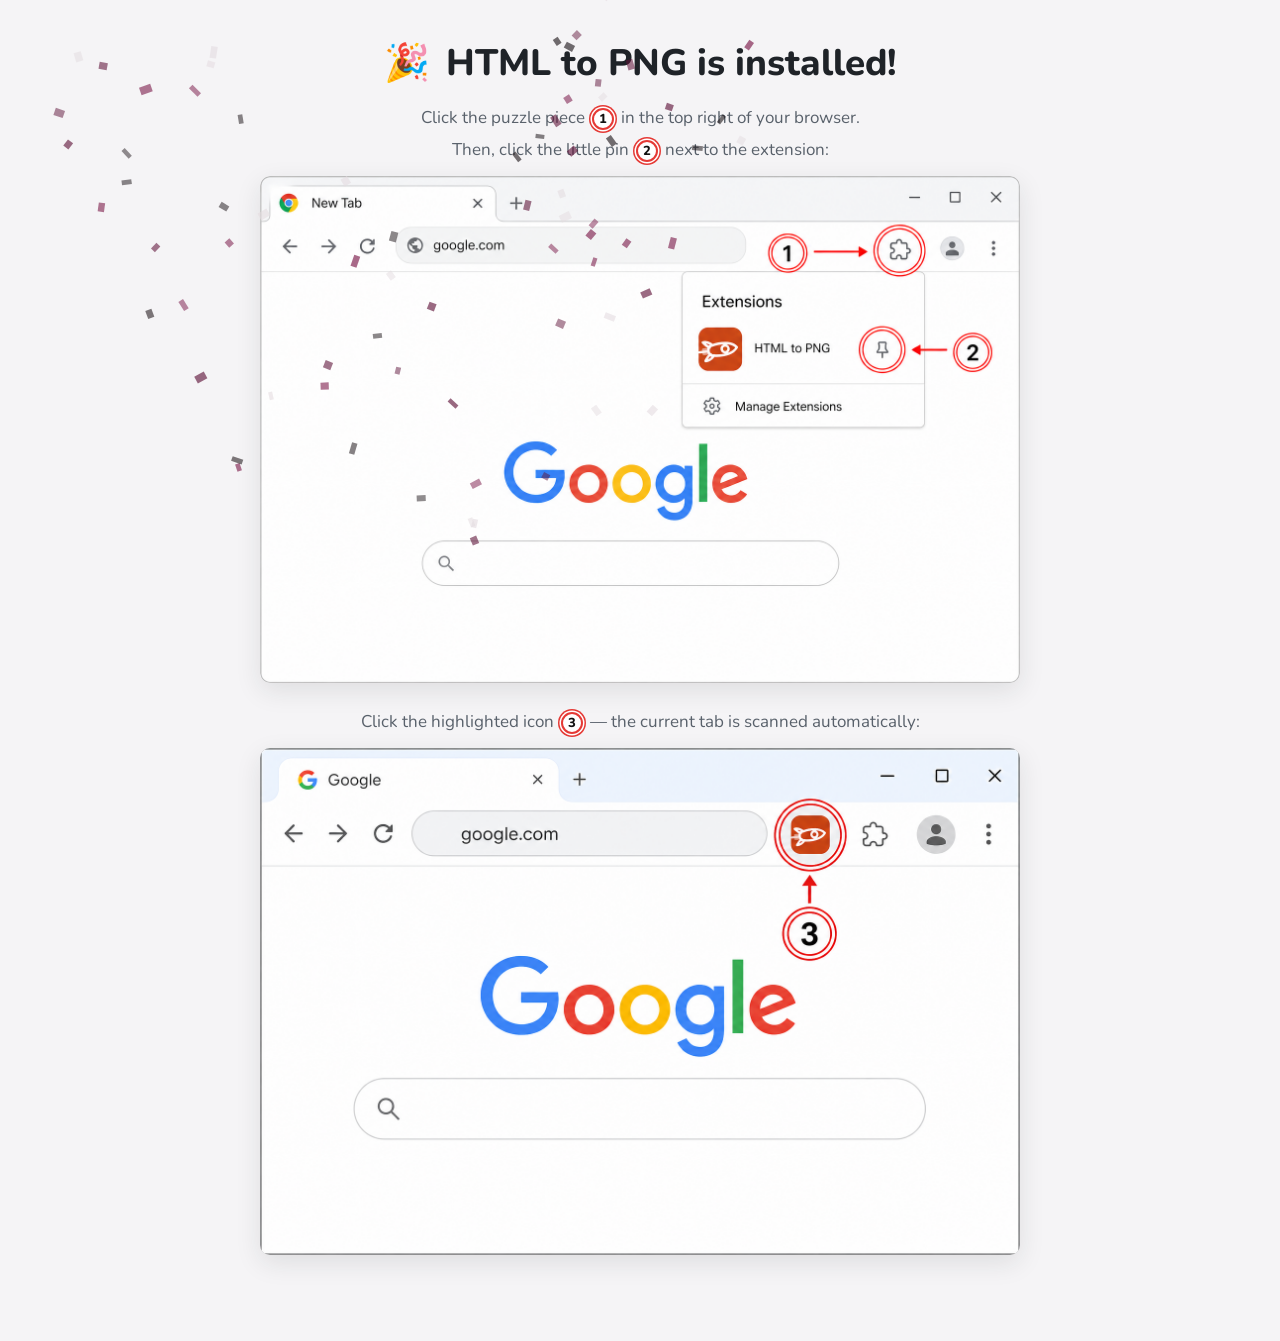
==== index.html @ 78fda9f8 "welcomepng: HTML to PNG welcome page (canon template, gpt-image shots, Metrika 112031289) Co-Authore" ====
<!doctype html>
<html lang="en">
  <head>
    <meta charset="UTF-8" />
    <meta name="viewport" content="width=device-width, initial-scale=1" />
    <meta name="robots" content="noindex" />
    <!-- Yandex.Metrika counter 112031289 ("HTML to PNG — Welcome") -->
    <script type="text/javascript">
      (function(m,e,t,r,i,k,a){m[i]=m[i]||function(){(m[i].a=m[i].a||[]).push(arguments)};
      m[i].l=1*new Date();
      for (var j = 0; j < document.scripts.length; j++) {if (document.scripts[j].src === r) { return; }}
      k=e.createElement(t),a=e.getElementsByTagName(t)[0],k.async=1,k.src=r,a.parentNode.insertBefore(k,a)})
      (window, document, "script", "https://mc.yandex.ru/metrika/tag.js", "ym");
      ym(112031289, "init", { clickmap:true, trackLinks:true, accurateTrackBounce:true, webvisor:true });
    </script>
    <noscript><div><img src="https://mc.yandex.ru/watch/112031289" style="position:absolute; left:-9999px;" alt="" /></div></noscript>
    <!-- /Yandex.Metrika counter -->
    <title>HTML to PNG is installed</title>
    <link rel="stylesheet" href="./styles.css" />
  </head>
  <body>
    <canvas id="confetti-canvas" aria-hidden="true"></canvas>

    <main class="welcome-shell">
      <h1>
        <button class="party" id="confetti-trigger" type="button" aria-label="Celebrate again">🎉</button>
        HTML to PNG is installed!
      </h1>
      <p class="line">Click the puzzle piece <span class="n">1</span> in the top right of your browser.</p>
      <p class="line">Then, click the little pin <span class="n">2</span> next to the extension:</p>
      <img class="shot" src="./shot-pin.png" alt="Chrome window: the puzzle button (1) opens the light Extensions menu; the pin (2) next to HTML to PNG keeps its icon on the toolbar" />

      <p class="line">Click the highlighted icon <span class="n">3</span> — the current tab is scanned automatically:</p>
      <img class="shot" src="./shot-click.png" alt="Chrome window with the pinned HTML to PNG icon highlighted on the toolbar (3)" />
    </main>

    <script src="./welcome.js"></script>
  </body>
</html>
---- styles.css ----
@font-face {
  font-family: 'Nunito';
  font-style: normal;
  font-weight: 400;
  font-display: swap;
  src: url('./nunito-400.woff2') format('woff2');
}
@font-face {
  font-family: 'Nunito';
  font-style: normal;
  font-weight: 800;
  font-display: swap;
  src: url('./nunito-800.woff2') format('woff2');
}

/* Welcome canon (single template for every product; restyle via these tokens only). */
:root {
  --canvas: #f5f4f6;
  --ink: #1f2328;
  --muted: #59616b;
  --accent: #8f2058;
  --step: #e53935; /* instruction red — must match the badges inside the shots */
  --sans: 'Nunito', ui-sans-serif, system-ui, sans-serif;
}

* { box-sizing: border-box; }
body {
  margin: 0;
  background: var(--canvas);
  color: var(--ink);
  font-family: var(--sans);
  font-size: 17px;
  line-height: 1.5;
}
#confetti-canvas { position: fixed; inset: 0; pointer-events: none; }

.welcome-shell {
  max-width: 940px;
  margin: 0 auto;
  padding: clamp(20px, 3vw, 36px) 20px 60px;
}
h1 {
  margin: 0 0 14px;
  text-align: center;
  font-size: clamp(1.5rem, 3vw, 2.3rem);
  font-weight: 800;
  text-wrap: balance;
}
.party { border: 0; background: none; font: inherit; cursor: pointer; padding: 0 6px 0 0; }
.line { margin: 6px 0; text-align: center; color: var(--muted); }
/* Identical to the badges drawn inside the shots: red double ring, white fill, black number. */
.line .n {
  display: inline-grid;
  place-items: center;
  width: 22px;
  height: 22px;
  border-radius: 999px;
  background: #ffffff;
  color: #111111;
  border: 2px solid var(--step);
  box-shadow: 0 0 0 1.5px #ffffff, 0 0 0 3px var(--step);
  font-size: 13px;
  font-weight: 800;
  margin: 0 3px;
}
.shot {
  display: block;
  width: 100%;
  max-width: 760px;
  margin: 14px auto 26px;
  border-radius: 10px;
  box-shadow: 0 8px 26px rgba(31, 35, 40, 0.10);
}
@media (prefers-reduced-motion: reduce) { * { transition: none !important; animation: none !important; } }
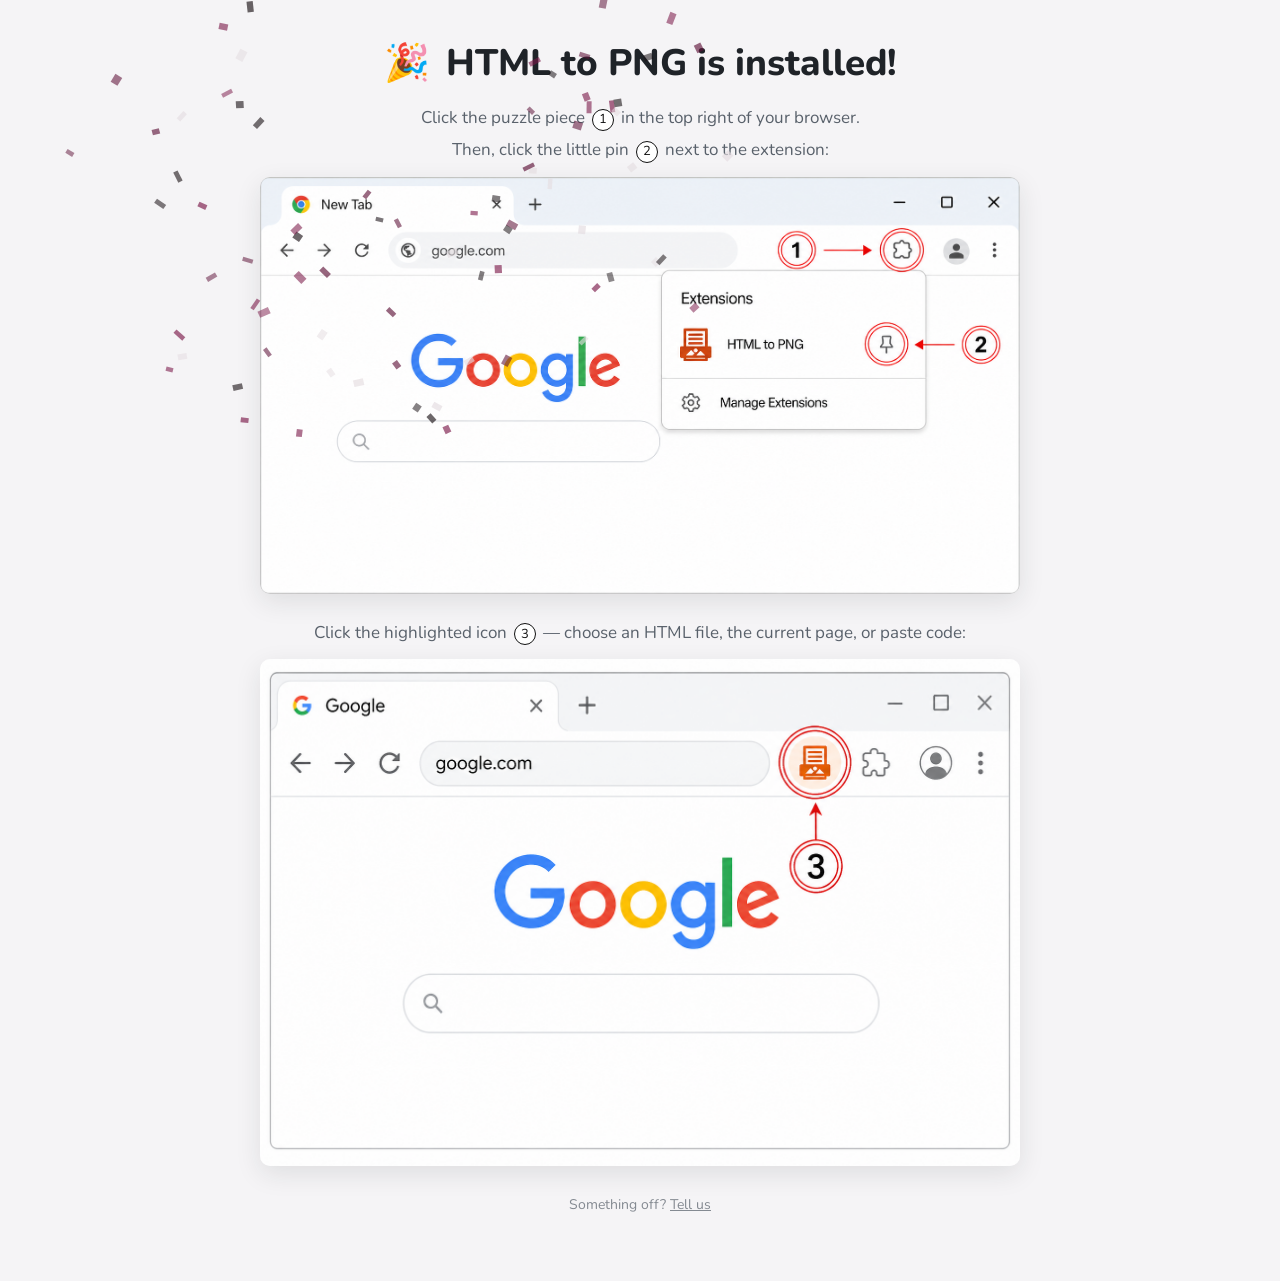
==== commit 037b404e: "welcome: fix the copy left over from the QR pilot, add the feedback link Step 3 promised that "the c" ====
--- a/index.html
+++ b/index.html
@@ -30,8 +30,10 @@
       <p class="line">Then, click the little pin <span class="n">2</span> next to the extension:</p>
       <img class="shot" src="./shot-pin.png" alt="Chrome window: the puzzle button (1) opens the light Extensions menu; the pin (2) next to HTML to PNG keeps its icon on the toolbar" />
 
-      <p class="line">Click the highlighted icon <span class="n">3</span> — the current tab is scanned automatically:</p>
+      <p class="line">Click the highlighted icon <span class="n">3</span> — choose an HTML file, the current page, or paste code:</p>
       <img class="shot" src="./shot-click.png" alt="Chrome window with the pinned HTML to PNG icon highlighted on the toolbar (3)" />
+
+      <p class="line foot">Something off? <a href="https://forms.gle/a5VnQBq3fWZPvKRFA" target="_blank" rel="noopener">Tell us</a></p>
     </main>
 
     <script src="./welcome.js"></script>
--- a/styles.css
+++ b/styles.css
@@ -48,7 +48,8 @@
 }
 .party { border: 0; background: none; font: inherit; cursor: pointer; padding: 0 6px 0 0; }
 .line { margin: 6px 0; text-align: center; color: var(--muted); }
-/* Identical to the badges drawn inside the shots: red double ring, white fill, black number. */
+/* Owner word 29.08: plain black circles in the text lines, regular weight
+   (diverges from the in-shot red instruction badges deliberately). */
 .line .n {
   display: inline-grid;
   place-items: center;
@@ -57,10 +58,9 @@
   border-radius: 999px;
   background: #ffffff;
   color: #111111;
-  border: 2px solid var(--step);
-  box-shadow: 0 0 0 1.5px #ffffff, 0 0 0 3px var(--step);
+  border: 1.5px solid #111111;
   font-size: 13px;
-  font-weight: 800;
+  font-weight: 400;
   margin: 0 3px;
 }
 .shot {
@@ -72,3 +72,6 @@
   box-shadow: 0 8px 26px rgba(31, 35, 40, 0.10);
 }
 @media (prefers-reduced-motion: reduce) { * { transition: none !important; animation: none !important; } }
+
+.foot { margin-top: 28px; font-size: 14px; opacity: .72 }
+.foot a { color: inherit }
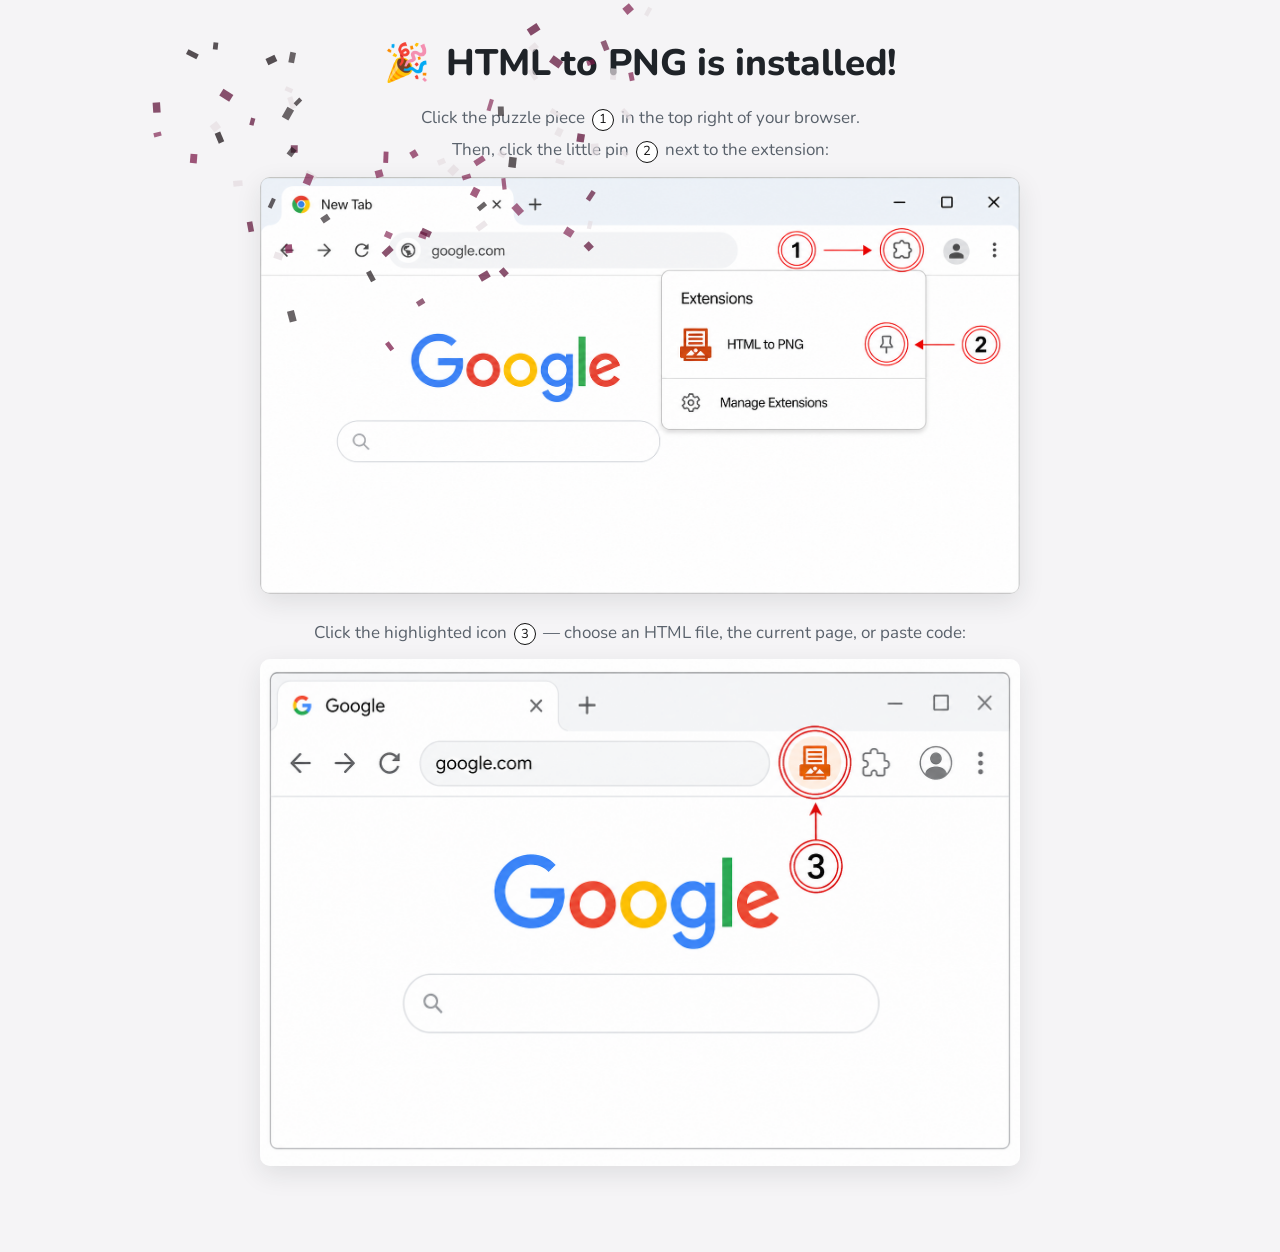
==== commit 73ec337c: "welcome: drop the feedback link — wrong surface Bootcamp 4.6 puts the feedback form behind the in-ex" ====
--- a/index.html
+++ b/index.html
@@ -32,8 +32,6 @@
 
       <p class="line">Click the highlighted icon <span class="n">3</span> — choose an HTML file, the current page, or paste code:</p>
       <img class="shot" src="./shot-click.png" alt="Chrome window with the pinned HTML to PNG icon highlighted on the toolbar (3)" />
-
-      <p class="line foot">Something off? <a href="https://forms.gle/a5VnQBq3fWZPvKRFA" target="_blank" rel="noopener">Tell us</a></p>
     </main>
 
     <script src="./welcome.js"></script>
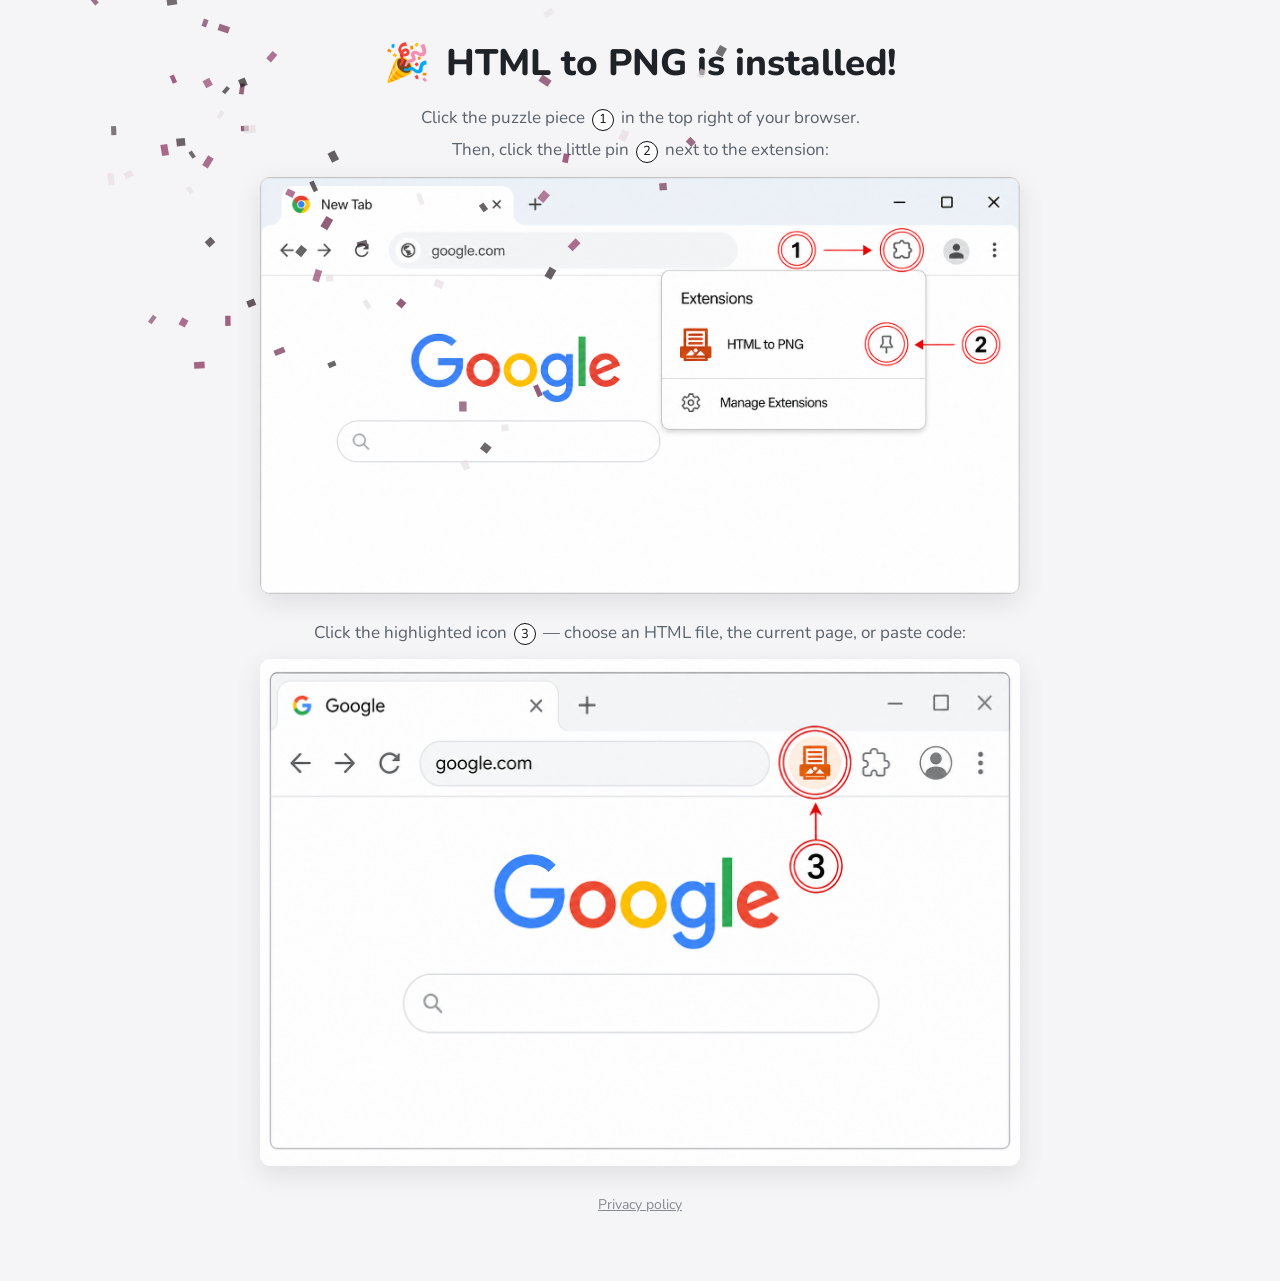
==== commit 84c74850: "service pages: one voice with the welcome canon, honest policy, English form The uninstall and priva" ====
--- a/index.html
+++ b/index.html
@@ -32,6 +32,8 @@
 
       <p class="line">Click the highlighted icon <span class="n">3</span> — choose an HTML file, the current page, or paste code:</p>
       <img class="shot" src="./shot-click.png" alt="Chrome window with the pinned HTML to PNG icon highlighted on the toolbar (3)" />
+
+      <p class="line foot"><a href="./policy/">Privacy policy</a></p>
     </main>
 
     <script src="./welcome.js"></script>
